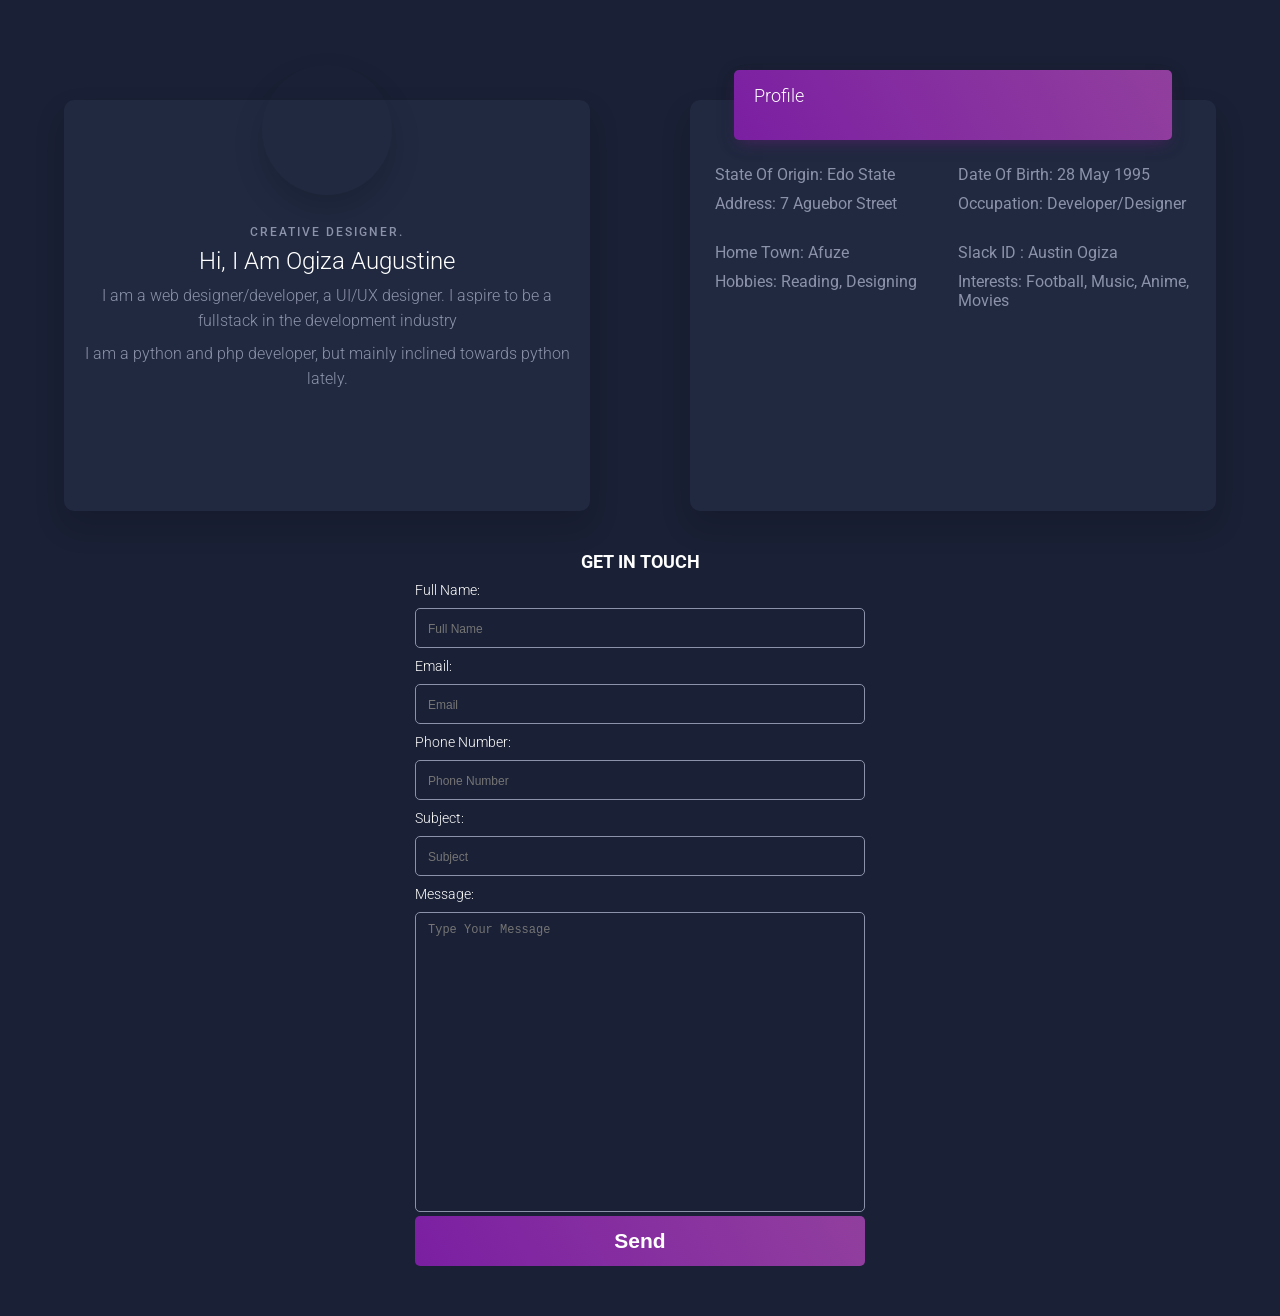
==== profile.html @ 2822bad4 "add" ====
<!DOCTYPE html>
<html lang="en">

<head>
    <meta charset="UTF-8">
    <meta name="viewport" content="width=device-width, initial-scale=1.0">
    <link rel="stylesheet" href="css/profile.css">
    <title>My Start.ng Profile</title>
</head>

<body>
    <div class="container">

        <section class="top">
            <div class="image">

                <div class="img"></div>
                <h3>creative designer.</h3>
                <h1>Hi, I am Ogiza Augustine</h1>
                <p>I am a web designer/developer, a UI/UX designer. I aspire to be a fullstack in the development industry</p>
                <p>I am a python and php developer, but mainly inclined towards python lately. </p>





            </div>
            <div class="profile">

                <div class="rect">
                    <h1>Profile</h1>

                </div>

                <div class="interest">

                    <ul>
                        <li>State of origin: Edo State
                        </li>
                        <li>Date of birth: 28 May 1995</li>
                        <li>Address: 7 Aguebor Street
                        </li>
                        <li>Occupation: Developer/Designer</li>
                    </ul>
                    <ul>
                        <li>Home town: Afuze
                        </li>
                        <li>Slack ID : Austin Ogiza</li>
                        <li>Hobbies: reading, designing

                        </li>
                        <li>Interests: Football, Music, Anime, Movies</li>
                    </ul>
                </div>


            </div>
        </section>
        <section class="bottom">
            <div class="form-container">
                <h1 class="get">Get in touch</h1>
                <form class="form">
                    <label>
                <h1>Full Name: </h1>
                <input type="text" placeholder="Full Name" class="input">
            </label>
                    <label>
                <h1>Email: </h1>
                <input type="text" placeholder="Email"  class="input">
            </label>
                    <label>
                <h1>Phone Number: </h1>
                <input type="text" placeholder="Phone Number"  class="input">
            </label>
                    <label>
                <h1>Subject: </h1>
                <input type="text" placeholder="Subject"  class="input">
            </label>

                    <label>
                <h1>Message: </h1>
                <textarea placeholder="Type Your Message"  ></textarea>
            </label>

                    <button type="submit">Send</button>
                </form>
            </div>
        </section>
    </div>

</body>

</html>
---- css/profile.css ----
@import url('https://fonts.googleapis.com/css?family=Roboto|Work+Sans&display=swap');
:root {
    --dark: #1A2035;
    --box: #202940;
    --white: #ffffff;
    --grey: #8b92a9;
}

* {
    padding: 0;
    margin: 0;
    box-sizing: border-box;
}

body {
    width: 100%;
    height: 100%;
    background: var(--dark);
    color: var(--white);
    font-family: 'Roboto', sans-serif;
}

.container {
    max-width: 90%;
    margin: 0 auto;
    display: flex;
    flex-direction: column;
}

.top {
    display: grid;
    grid-template-columns: repeat(2, 1fr);
    grid-auto-rows: minmax(400px, auto);
    grid-gap: 100px;
    padding-bottom: 30px;
    height: 100%;
}

.image,
.profile {
    width: 100%;
    height: 100%;
    background: var(--box);
    border-radius: 10px;
    box-shadow: 0px 15px 30px 0px rgba(0, 0, 0, 0.15);
    position: relative;
    margin-top: 100px;
    display: flex;
    flex-direction: column;
    align-items: center;
    padding: 20px;
}

.image .img {
    width: 130px;
    height: 130px;
    border-radius: 50%;
    box-shadow: 0px 15px 30px 0px rgba(0, 0, 0, 0.15);
    margin: 0 auto;
    margin-top: -55px;
    background: url('../images/IMG_20200131_224707_0.jpg') no-repeat center center/cover;
}

.image h3 {
    color: var(--grey);
    font-family: 'Roboto', sans-serif;
    font-size: 12px;
    text-transform: uppercase;
    font-weight: 500;
    padding: 10px 0 0 0;
    margin: 20px 0 0 0;
    letter-spacing: 2px;
}

.image h1 {
    font-family: 'Roboto', sans-serif;
    font-size: 24px;
    text-transform: capitalize;
    font-weight: 300;
    padding: 4px 0 0 0;
    margin: 4px 0 0 0;
}

.image p {
    font-family: 'Roboto', sans-serif;
    font-size: 16px;
    color: var(--grey);
    font-weight: 300;
    padding: 4px 0 0 0;
    margin: 4px 0 0 0;
    text-align: center;
    line-height: 25px;
}

.rect {
    width: 90%;
    margin: 0 auto;
    height: 70px;
    background: linear-gradient(60deg, #7b1fa2, #913f9e);
    margin-top: -50px;
    border-radius: 5px;
    padding: 15px 20px;
    box-shadow: 0px 4px 20px 0px rgba(0, 0, 0, 0.14), 0px 7px 15px -5px rgba(156, 39, 176, .4);
}

.rect h1 {
    font-family: 'Roboto', sans-serif;
    font-weight: 300;
    font-size: 18px;
    display: flex;
    align-items: center;
    justify-content: flex-start;
}

ul {
    list-style-type: none;
    font-size: 16px;
    display: grid;
    grid-template-columns: repeat(2, 1fr);
    margin-top: 20px;
}

ul li {
    color: var(--grey);
    padding: 5px;
    text-transform: capitalize;
}

.form-container {
    display: flex;
    flex-direction: column;
    padding-top: 60px;
    margin-top: 50px;
    align-items: center;
    justify-content: center;
}

.form-container .get {
    font-size: 18px;
    text-transform: uppercase;
}

.bottom {
    padding-bottom: 50px;
}

form {
    display: flex;
    flex-direction: column;
}

form h1 {
    font-size: 14px;
    font-weight: 300;
}

form label {
    margin-top: 10px;
}

form .input {
    width: 450px;
    height: 40px;
    margin-top: 10px;
    background: transparent;
    border: 1px solid var(--grey);
    border-radius: 5px;
    padding: 10px 12px;
    color: var(--white);
}

form textarea {
    color: var(--white);
    width: 450px;
    height: 300px;
    margin-top: 10px;
    background: transparent;
    border: 1px solid var(--grey);
    border-radius: 5px;
    padding: 10px 12px;
    resize: none;
}

form textarea::placeholder,
form .input::placeholder {
    font-size: 12px;
}

form button {
    background: linear-gradient(60deg, #7b1fa2, #913f9e);
    width: 100%;
    height: 50px;
    outline: none;
    border: none;
    border-radius: 5px;
    color: var(--white);
    font-size: 21px;
    font-weight: 700;
    transition: 0.3s ease;
    -webkit-appearance: none;
}

form button:hover {
    background: var(--white);
    color: var(--dark);
}

@media only screen and (max-width:800px) {
    .top {
        display: grid;
        grid-template-columns: repeat(1, 1fr);
        grid-auto-rows: minmax(400px, auto);
        grid-gap: 100px;
        padding-bottom: 30px;
        height: 100%;
    }
}

@media only screen and (max-width:500px) {
    .top {
        display: grid;
        grid-template-columns: repeat(1, 1fr);
        grid-auto-rows: minmax(400px, auto);
        grid-gap: 100px;
        padding-bottom: 30px;
        height: 100%;
    }
    ul {
        list-style-type: none;
        font-size: 16px;
        display: grid;
        grid-template-columns: repeat(1, 1fr);
        margin-top: 20px;
    }
    form .input {
        width: 300px;
        height: 40px;
    }
    form textarea {
        width: 300px;
        height: 300px;
    }
}
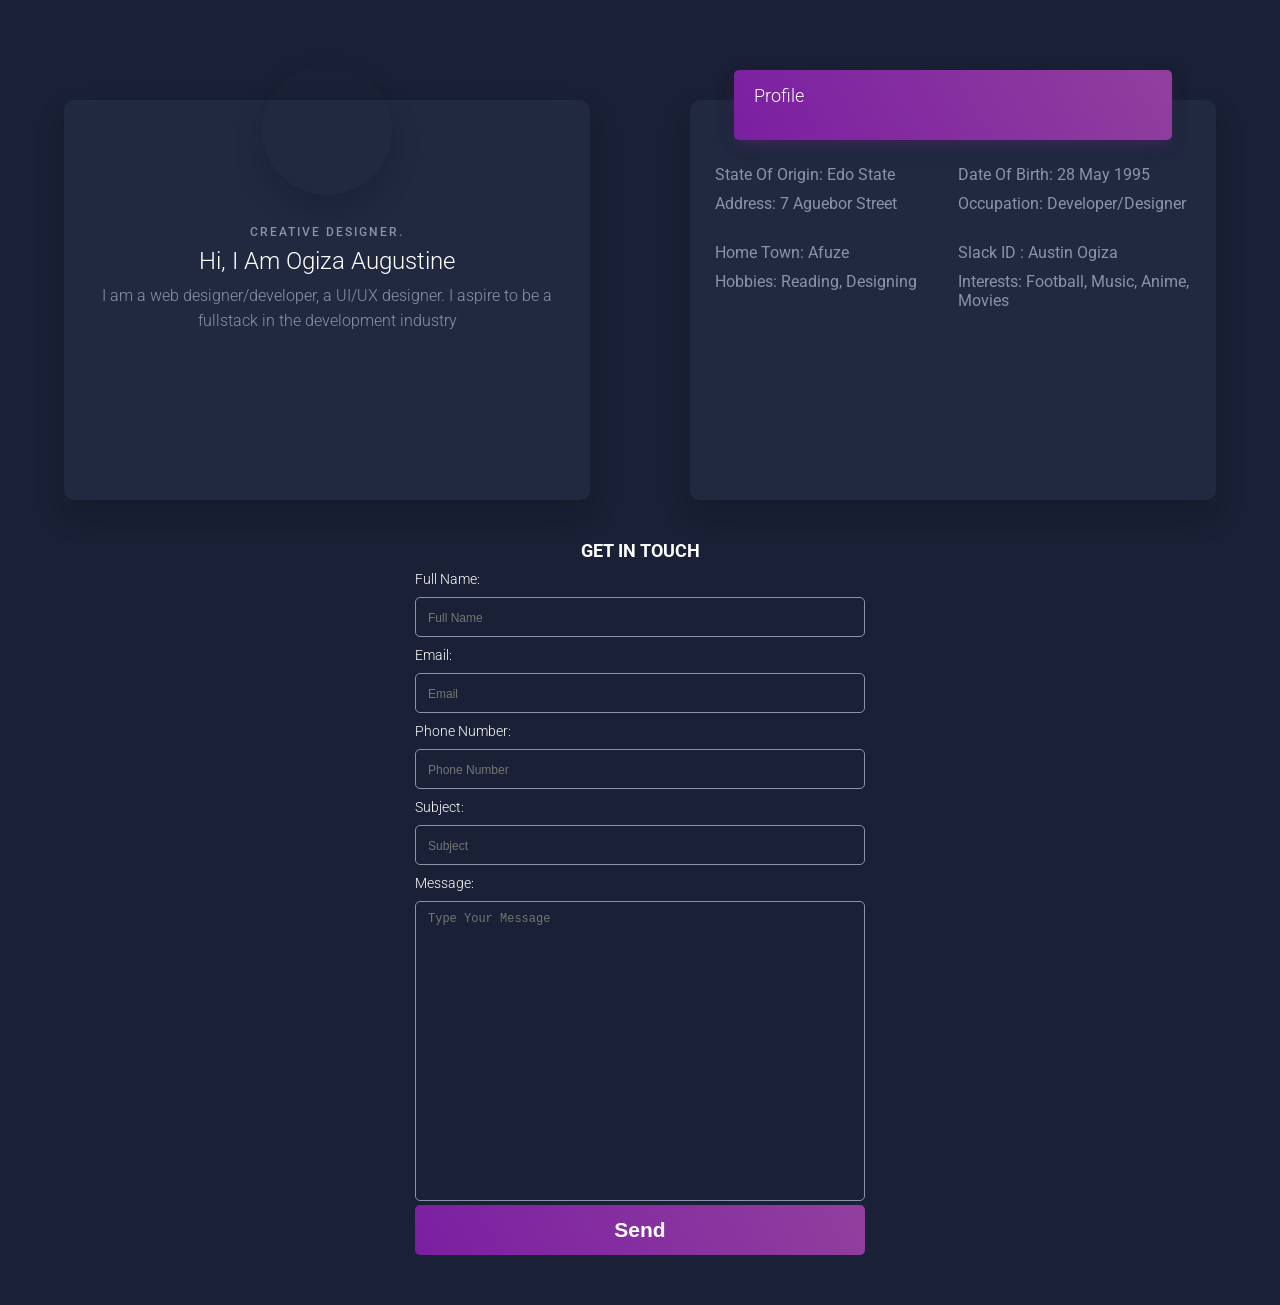
==== commit 805a155d: "add quiz" ====
--- a/profile.html
+++ b/profile.html
@@ -18,7 +18,7 @@
                 <h3>creative designer.</h3>
                 <h1>Hi, I am Ogiza Augustine</h1>
                 <p>I am a web designer/developer, a UI/UX designer. I aspire to be a fullstack in the development industry</p>
-                <p>I am a python and php developer, but mainly inclined towards python lately. </p>
+
 
 
 
